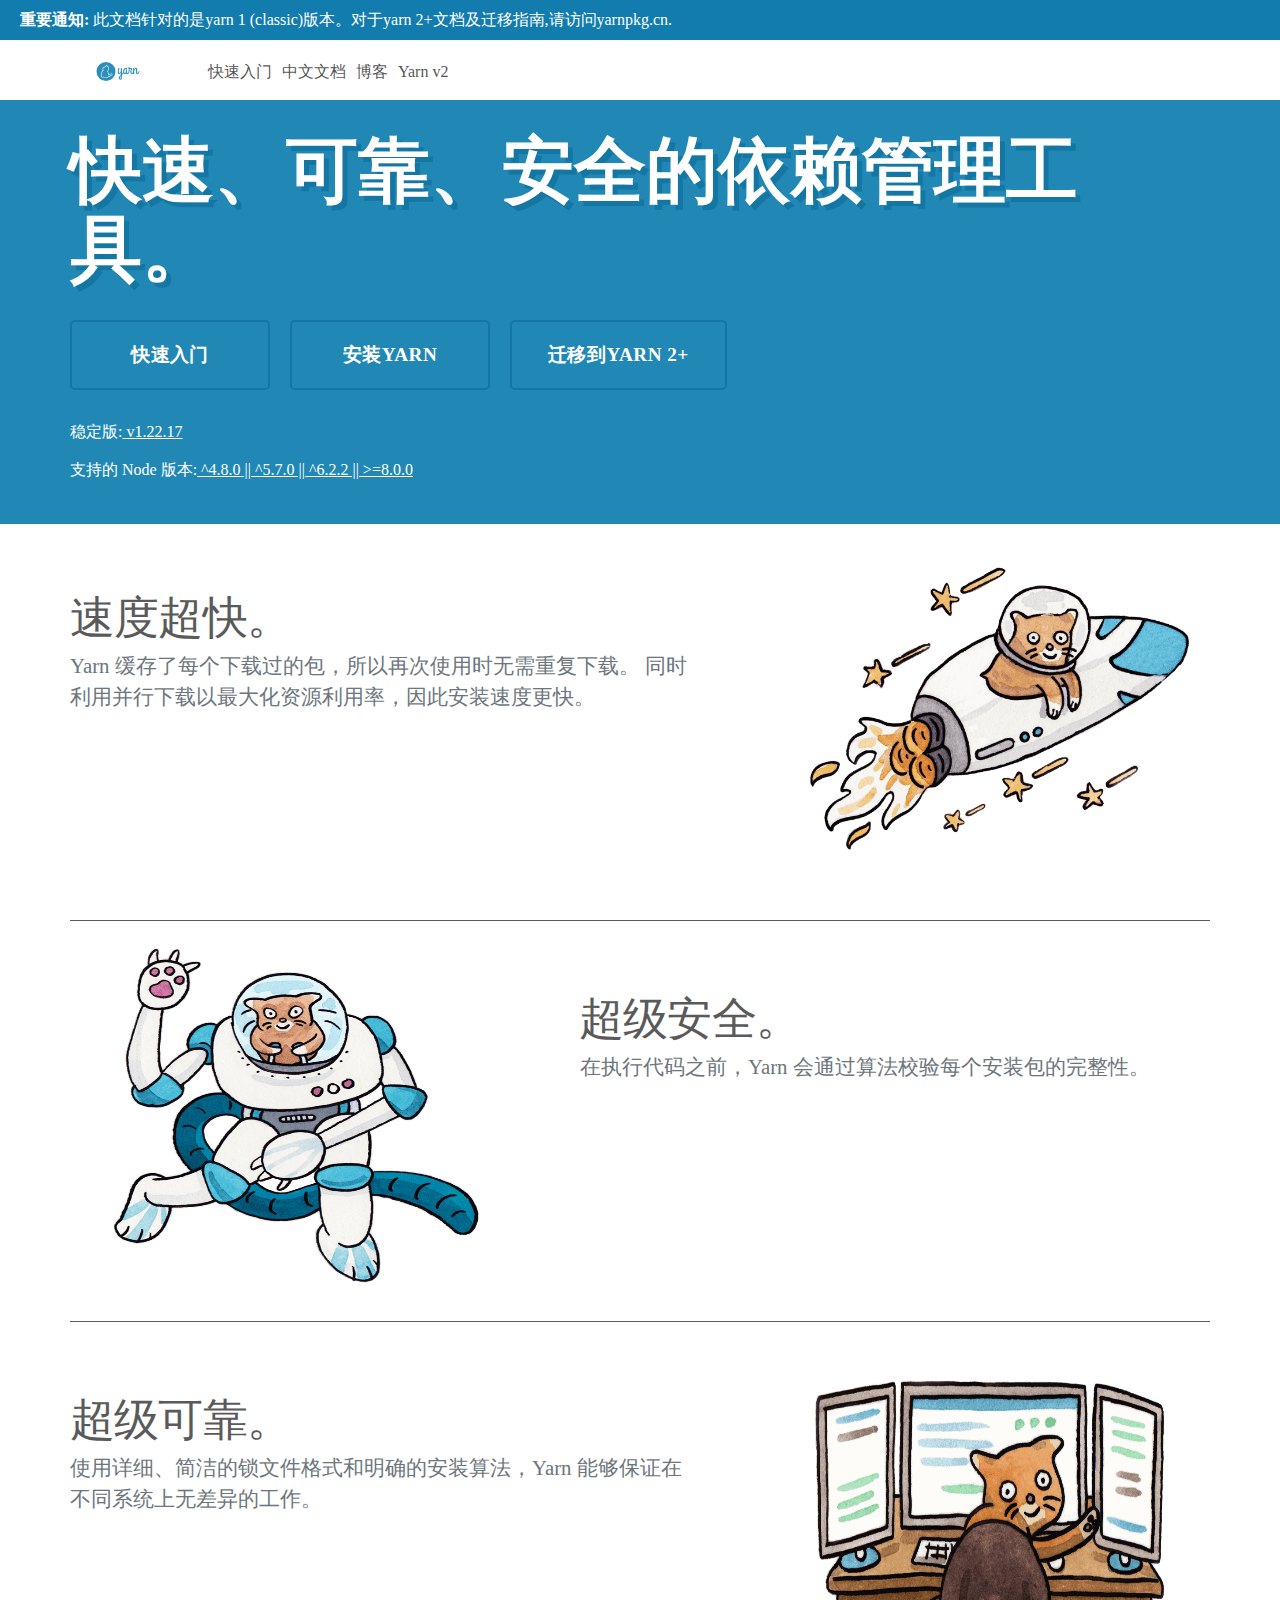
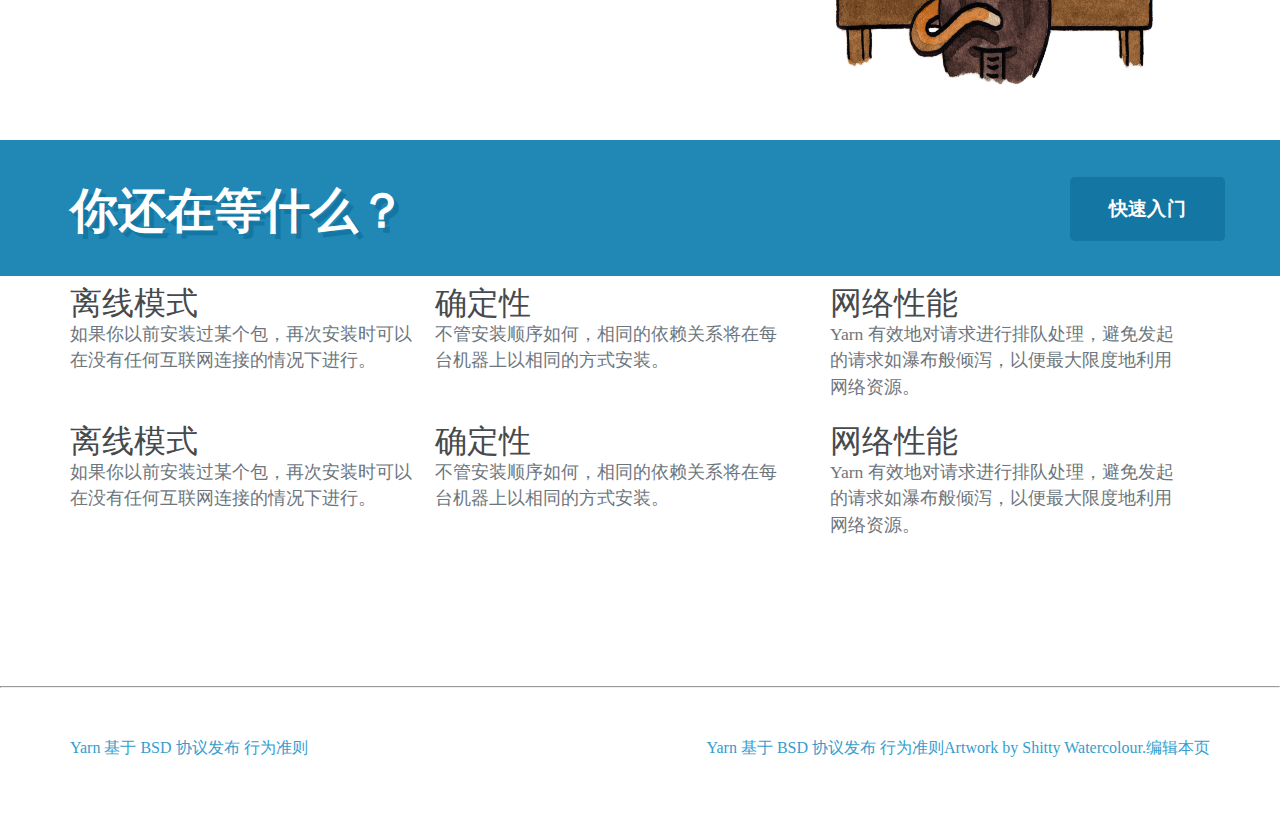
==== index.html @ f5a07a43 "提交1" ====
<!DOCTYPE html>
<html lang="en">
<head>
    <meta charset="UTF-8">
    <meta name="viewport" content="width=device-width, initial-scale=1.0">
    <title>Document</title>
    <link rel="stylesheet" href="./css/index.css">
</head>
<body>
    <div class="top">
        <div class="top-noe">
            <a href="https://yarn.bootcss.com/">
               <span>重要通知:</span> 此文档针对的是yarn 1 (classic)版本。对于yarn 2+文档及迁移指南,请访问yarnpkg.cn.
            </a>
        </div>
        <div class="top-two">
            <a href="3"> <img src="./img/yarn.svg" alt=""></a>
         <div class="top-two-right">
            <ul>
                <li><a href="./a/a.html"></a>快速入门</li>
                <li>中文文档</li>
                <li>博客</li>
                <li>Yarn v2</li>
            </ul>
        </div>
          <div>
           
          </div>
        </div>
        <div class="top-three">
            <div class="top-three-noe">
            <h2>快速、可靠、安全的依赖管理工具。</h2>
            <div class="top-three-btn">快速入门</div>
            <div class="top-three-btn2">安装YARN</div>
            <div class="top-three-btn3">迁移到YARN 2+</div>
            <div class="top-three-btn4">
                <input type="button" value="Star 星">
            </div>
        <div class="top-three-two">稳定版:<a href="#"> v1.22.17</a></div>
        <div class="top-three-three">支持的 Node 版本:<a href="#"> ^4.8.0 || ^5.7.0 || ^6.2.2 || >=8.0.0</a></div>
    </div>
    </div>
    </div>
    <div class="content">
        <div class="content-one">
            <div class="content-text">
            <h2>速度超快。</h2>
            <p>
                Yarn 缓存了每个下载过的包，所以再次使用时无需重复下载。 同时利用并行下载以最大化资源利用率，因此安装速度更快。
            </p></div>
            <img src="./img/feature-speed.png" alt="">
        </div>
        <div class="content-two">
            <h2>超级安全。</h2>
            <p>
                在执行代码之前，Yarn 会通过算法校验每个安装包的完整性。
            </p>
            <img src="./img/feature-secure.png" alt="">
        </div>
        <div class="content-three">
            <h2>超级可靠。</h2>
            <p>
                使用详细、简洁的锁文件格式和明确的安装算法，Yarn 能够保证在不同系统上无差异的工作。
            </p>
            <img src="./img/feature-reliable.png" alt="">
        </div>
    </div>
    <div class="footer">
        <div class="footer-bg">
        <div class="footer-one">
            <h2>你还在等什么？</h2>
        </div>
        <div class="footer-two">
            <input type="button" value="快速入门">
        </div>
    </div>
    </div>
    <div class="footer-two">
        <div class="footer-two-one">
            <div class="footer-two1;">
                <h2>离线模式</h2>
                <p>如果你以前安装过某个包，再次安装时可以在没有任何互联网连接的情况下进行。</p>
            </div>
            <div class="footer-two2">
                <h2>确定性</h2>
                <p>不管安装顺序如何，相同的依赖关系将在每台机器上以相同的方式安装。</p>
            </div>
            <div class="footer-two3">
                <h2>网络性能</h2>
                <p>Yarn 有效地对请求进行排队处理，避免发起的请求如瀑布般倾泻，以便最大限度地利用网络资源。</p>
            </div>
        </div>
        <div class="footer-two-two">
            <div class="footer-two1;">
                <h2>离线模式</h2>
                <p>如果你以前安装过某个包，再次安装时可以在没有任何互联网连接的情况下进行。</p>
            </div>
            <div class="footer-two2">
                <h2>确定性</h2>
                <p>不管安装顺序如何，相同的依赖关系将在每台机器上以相同的方式安装。</p>
            </div>
            <div class="footer-two3">
                <h2>网络性能</h2>
                <p>Yarn 有效地对请求进行排队处理，避免发起的请求如瀑布般倾泻，以便最大限度地利用网络资源。</p>
            </div>
        </div>
    </div>
    <hr>
    <div class="footer-three">
        <div class="footer-three-one">
            <a href="#">
            Yarn 基于 BSD 协议发布 行为准则</a>
        </div>
        <div class="footer-three-two">
            <a href="#">
            Yarn 基于 BSD 协议发布 行为准则Artwork by Shitty Watercolour.编辑本页
            </a>
        </div>
    </div>
</body>
</html>
---- css/index.css ----
*{
    margin: 0;
    padding: 0;
}

a {
    text-decoration: none;
}

ul li{
    list-style: none;
}

.top {
    width: 100%;
    height: 40px; 
    background-color: #117cad;
}

.top-noe {
    width: 100%;
    height: 40px; 
    font-family:-apple-system;
    line-height:40px;
     margin-bottom: 10px;
}

.top-noe a {
    color: white;
    font-size: 16px;
    padding-left: 20px;
}

.top-noe a span {
    font-weight: bold;
}

.top .top-two {
    width: 1140px;
    margin: 0 auto;
    height: 40px;
    line-height: 40px;
    /* background-color: palegoldenrod; */
    position: relative;
}

.top-two a img {
    color: #117cad;
    line-height:24px;
    margin: 0px 32px -3.2px 0px;
    float: left;
    font-size: 30px;
}

.top-two .top-two-right  ul li{
    float: left;
    color:#000000b3;
    font-family:-apple-system;
    line-height:24px;
    padding-left: 10px;
    box-sizing: border-box;
    text-align:left;
    position: relative;
    top: 10px;
}

.top-three {
    width: 100%;
    height: 360px;
    background-color:#2188b6;
    background-size:25px;
    color:#fff;
    line-height:24px;
    margin: 0px 0px 48px;
    padding:32px 0px;
    margin-top: 10px;
}

.top-three .top-three-noe {
    width: 1140px;
    margin: 0 auto;
    height: 360px;
}

.top-three h2 {
    margin: 0 auto;
    color:#fff;
    font-family:-apple-system;
    font-size:72px;
    font-weight:700;
    line-height:79.2px;
    text-shadow:#1476a2 5px 5px 0px;
    text-transform:uppercas;
}

.top-three  .top-three-btn,
.top-three  .top-three-btn2 {
    width:100px;
    height: 30px;
    margin: 30px auto;
    border-color:#1476a2;
    border-radius:4.8px;
    border-style:solid;
    border-width:2px;
    color:#fff;
    display:inline-block;
    font-family:-apple-system;
    font-size:19.2px;
    font-weight:700;
    letter-spacing:0.48px;
    line-height:30px;
    padding: 18px 48px;
    text-align:center;
    text-transform:uppercase;
    /* box-sizing: border-box; */
}

.top-three  .top-three-btn:hover,
.top-three  .top-three-btn2:hover,
.top-three  .top-three-btn3:hover {
    background-color: white;
    color: #1476a2;
}

.top-three .top-three-btn2 {
    margin:0px 0px 0px 16px;
}

.top-three .top-three-btn3 {
    height: 30px;
    border-color:#1476a2;
    border-radius:4.8px;
    border-style:solid;
    border-width:2px;
    color:#fff;
    display:inline-block;
    font-family:-apple-system;
    font-size:19.2px;
    font-weight:700;
    letter-spacing:0.48px;
    line-height:30px;
    margin:0px 0px 0px 16px;
    padding:18px 36px;
    text-align:center;
    text-transform:uppercase;
}

.top-three  .top-three-btn4 {
    width: 100px;
    height: 30px;
    margin: 30px auto;
    color: white;
    display: inline;
    line-height: 24px;
    margin-left: 20px;
}

.top-three .top-three-two {
    width: 1110px;
    height: 38px;
    margin: 0 auto;
    color: white;
    line-height: 24px;
   position: relative;
   left: -15px;
}

.top-three .top-three-two a,
.top-three .top-three-three a {
    text-decoration: underline; 
    color: white;
}

.content {
    width: 100%;
    margin: 0 auto;
    height: 1200px;
    margin-top: 500px;
    
}

.content-one {
    width: 1140px;
    margin: 0 auto;
    height: 380px;
    position: relative;
    border-bottom: 1px solid #5a5a5a;
   
}

.content-one h2 {
    color:#5a5a5a;
    font-family:-apple-system;
    font-size:44.8px;
    font-weight:300;
    letter-spacing:-0.8px;
    line-height:44.8px;
    margin:56px 0px 16px;
    position: absolute;

}

.content-one  .content-text p {
    width: 630px;
    color:#6d767d;
    font-family:-apple-system;
    font-size:20.8px;
    font-weight:300;
    line-height:31.2px;
    margin:10px 0px 16px;
    position: absolute;
    top: 100px;
}

.content-one img {
    width: 433px;
    height: 346px;
    float: right;
}

.content .content-two {
    width: 1140px;
    margin: 0 auto;
    height: 380px;
    position: relative;
    border-bottom: 1px solid #5a5a5a;
    margin-top: 20px;
}

.content-two h2 {
    color:#5a5a5a;
    font-family:-apple-system;
    font-size:44.8px;
    font-weight:300;
    letter-spacing:-0.8px;
    line-height:44.8px;
    margin:56px 0px 16px;
    position: absolute;
    right: 410px;
}

.content-two   p {
    width: 630px;
    color:#6d767d;
    font-family:-apple-system;
    font-size:20.8px;
    font-weight:300;
    line-height:31.2px;
    margin:10px 0px 16px;
    position: absolute;
    top: 100px;
    right: 0;
}
.content-two img {
    width: 433px;
    height: 346px;
    float: left;
}

.content .content-three {
    width: 1140px;
    margin: 0 auto;
    height: 380px;
    position: relative;
    margin-top: 20px;
}

.content-three h2 {
    color:#5a5a5a;
    font-family:-apple-system;
    font-size:44.8px;
    font-weight:300;
    letter-spacing:-0.8px;
    line-height:44.8px;
    margin:56px 0px 16px;
    position: absolute;
}

.content-three   p {
    width: 630px;
    color:#6d767d;
    font-family:-apple-system;
    font-size:20.8px;
    font-weight:300;
    line-height:31.2px;
    margin:10px 0px 16px;
    position: absolute;
    top: 100px;
}

.content-three img {
    width: 433px;
    height: 346px;
    float: right;
}

.footer {
    width: 100%;
    height: 136px;
    background-color: #2188b6;
    position: relative;
}

.footer .footer-bg {
    width: 1140px;
    margin: 0 auto;
    height: 136px;
}

.footer-one  h2{
    width: 336px;
    height: 72px;
    color:#fff;
    font-family:-apple-system;
    font-size:48px;
    font-weight:800;
    line-height:72px;
    text-align:center;
    text-shadow:#1476a2 5px 5px 0px;
    text-transform:uppercase;
    position: relative;
    top: 35px;
}

input{
    width: 155px;
    height: 64px;
    background-color:#1476a2;
    border: 1px solid #1476a2;
    border-radius:4.8px;
    border-style:solid;
    border-width:2px;
    color:#fff;
    font-family:-apple-system;
    font-size:19.2px;
    font-weight:700;
    letter-spacing:0.48px;
    line-height:24px;
    padding:18px 36px;
    text-align:center;
    text-transform:uppercase;
     position: relative;
     left: 1000px;
     top: -35px;
    }

    .footer input:hover{
        background-color: white;
        color: #1476a2;
    }

    .footer-two {
        width: 100%;
        height: 500px;
        margin: 0 auto;
        height: 400px;
    }

    .footer-two .footer-two-one {
         width: 1140px;
         margin: 0 auto;
         display: flex;
         justify-content: space-between;
         margin-top: 10px;
        
    }
    
    .footer-two .footer-two1,
    .footer-two2,
    .footer-two3{
        width: 380px;
        height: 128px;
        color:
    #5a5a5a;
    line-height:
    24px;
    /* margin:
    0px 0px 48px;
    padding:
    0px 15px; */
   
    }

    .footer-two-one  h2,
    .footer-two-two  h2{
        width: 350px;
        height: 35px;
        color:#464a4c;
        font-family:
        -apple-system;
        font-size:
        32px;
        font-weight:
        300;
        line-height:
        35.2px;
        /* margin:
        0px 0px 8px; */
    }

    .footer-two-one  p ,
    .footer-two-two  p{
        width: 350px;
        height: 53px;
        color:
        #6d767d;
        font-family:
        -apple-system;
        font-size:
        17.6px;
        font-weight:
        300;
        line-height:
        26.4px;
        /* margin:
        0px 0px 16px; */
    }


  .footer-two .footer-two-two {
         width: 1140px;
         margin: 0 auto;
         display: flex;
         justify-content: space-between;
         margin-top: 10px;
    }
    
    .footer-three {
        width: 1140px;
        margin: 0 auto;
        height: 80px;
        display: flex;
        justify-content: space-between;
        margin-top: 50px;
    }

    .footer-three a {
        color: #359dce;
    }

    .footer-three a:hover {
        color:black;
        text-decoration: underline;
    }
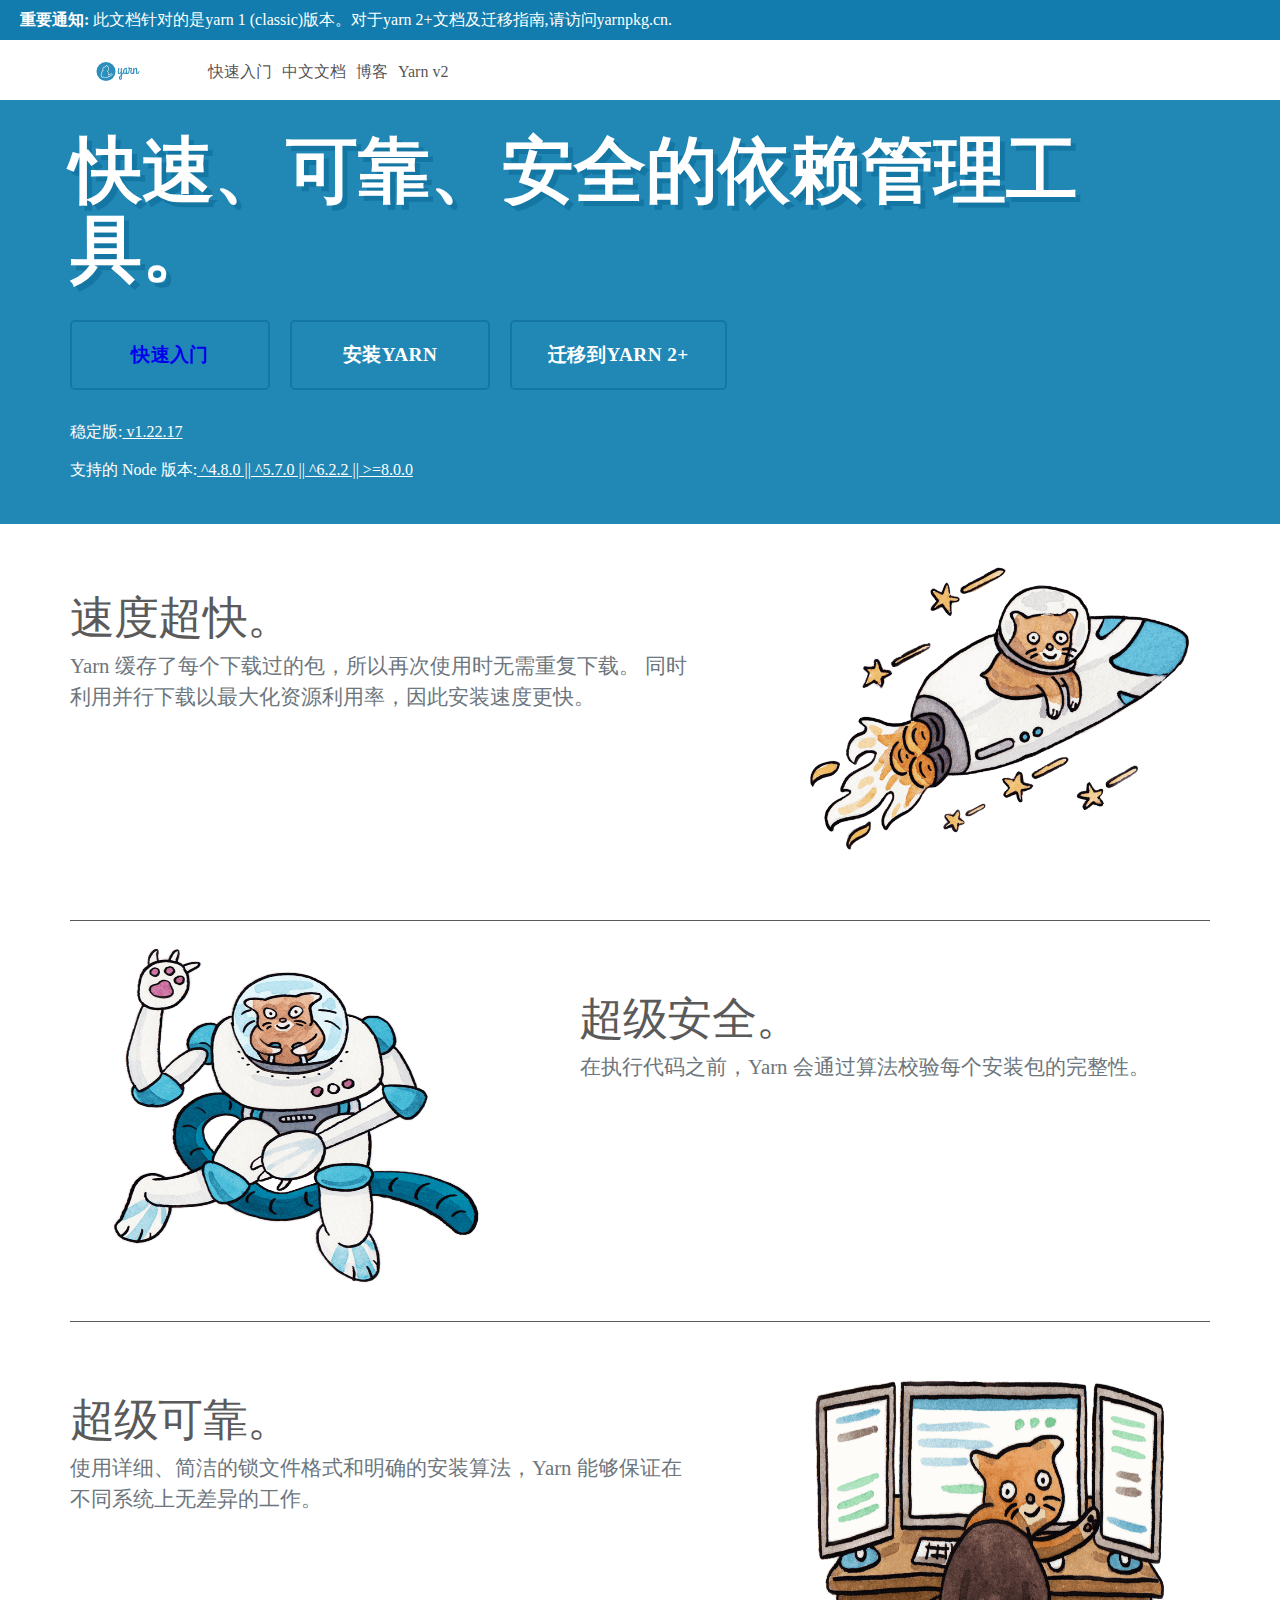
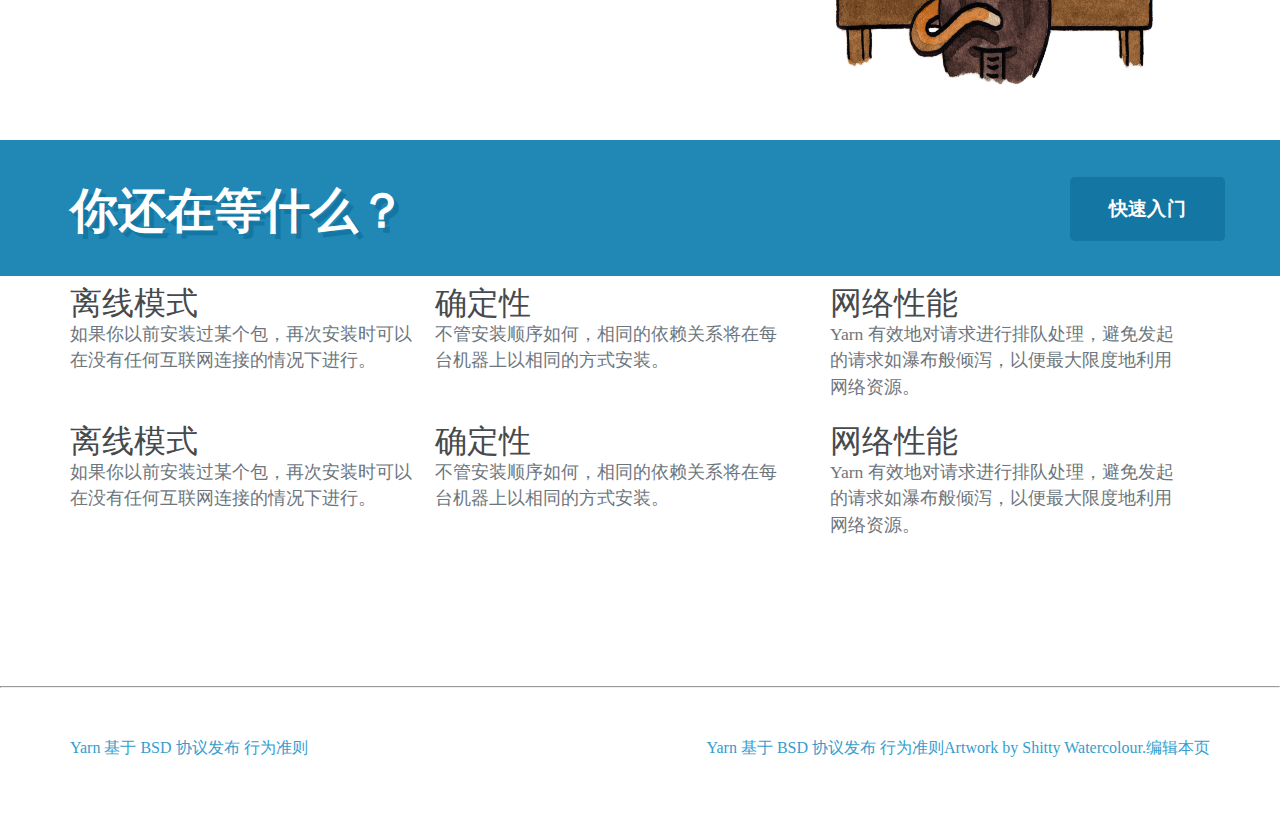
==== commit f0fe8664: "提交1" ====
--- a/index.html
+++ b/index.html
@@ -17,7 +17,7 @@
             <a href="3"> <img src="./img/yarn.svg" alt=""></a>
          <div class="top-two-right">
             <ul>
-                <li><a href="./a/a.html"></a>快速入门</li>
+                <li>快速入门</li>
                 <li>中文文档</li>
                 <li>博客</li>
                 <li>Yarn v2</li>
@@ -30,7 +30,11 @@
         <div class="top-three">
             <div class="top-three-noe">
             <h2>快速、可靠、安全的依赖管理工具。</h2>
-            <div class="top-three-btn">快速入门</div>
+            <div class="top-three-btn">
+                <a href="./a/a.html">
+                    快速入门
+                </a>
+                </div>
             <div class="top-three-btn2">安装YARN</div>
             <div class="top-three-btn3">迁移到YARN 2+</div>
             <div class="top-three-btn4">
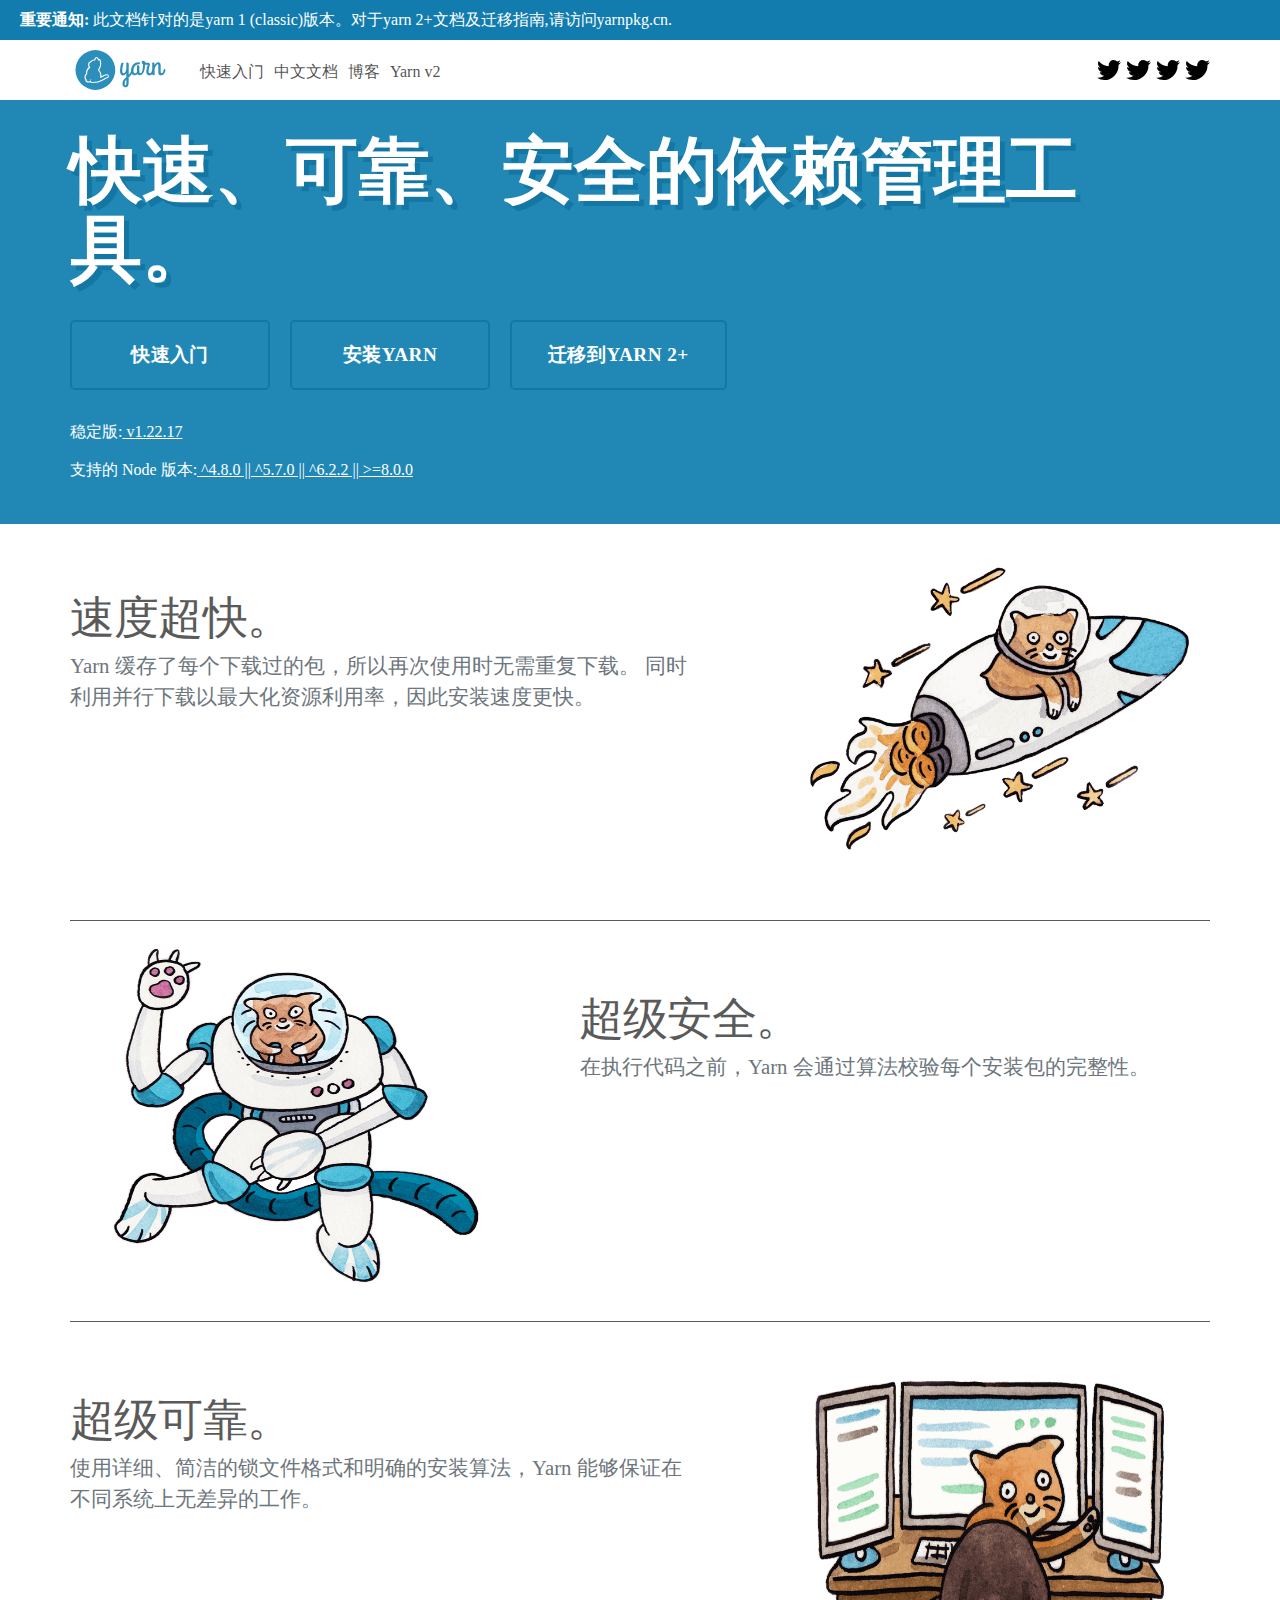
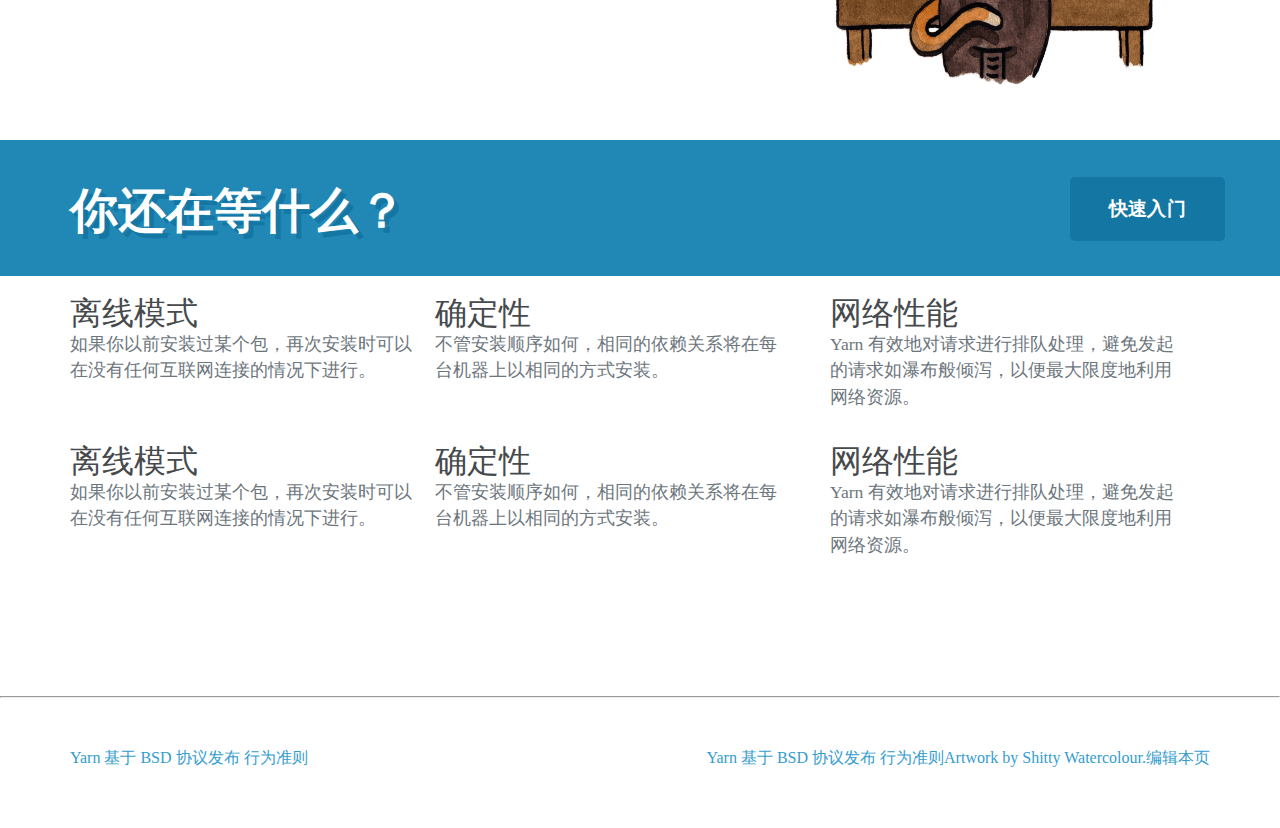
==== commit d93aa0f1: "提交" ====
--- a/index.html
+++ b/index.html
@@ -23,6 +23,12 @@
                 <li>Yarn v2</li>
             </ul>
         </div>
+        <div class="top-two-svg">
+            <img src="./img/niao.svg" alt="">
+            <img src="./img/niao.svg" alt="" >
+            <img src="./img/niao.svg" alt="">
+            <img src="./img/niao.svg" alt="">
+        </div>
           <div>
            
           </div>
@@ -35,8 +41,11 @@
                     快速入门
                 </a>
                 </div>
-            <div class="top-three-btn2">安装YARN</div>
-            <div class="top-three-btn3">迁移到YARN 2+</div>
+            <div class="top-three-btn2">
+                <a href="#">安装YARN</a>
+                </div>
+            <div class="top-three-btn3">
+                <a href="#">迁移到YARN 2+</a></div>
             <div class="top-three-btn4">
                 <input type="button" value="Star 星">
             </div>
--- a/css/index.css
+++ b/css/index.css
@@ -45,11 +45,14 @@
 }
 
 .top-two a img {
+    height: 90px;
     color: #117cad;
     line-height:24px;
-    margin: 0px 32px -3.2px 0px;
     float: left;
     font-size: 30px;
+    position: absolute;
+    top:-25px;
+    left: -50px;
 }
 
 .top-two .top-two-right  ul li{
@@ -62,6 +65,14 @@
     text-align:left;
     position: relative;
     top: 10px;
+    left: 120px;
+}
+
+.top-two .top-two-svg img {
+    float: right;
+    height: 20px;
+    margin-top: 10px;
+    margin-left: 5px;
 }
 
 .top-three {
@@ -113,6 +124,18 @@
     text-align:center;
     text-transform:uppercase;
     /* box-sizing: border-box; */
+}
+
+.top-three .top-three-btn a,
+.top-three .top-three-btn2 a ,
+.top-three .top-three-btn3 a {
+    color: white;
+}
+
+.top-three .top-three-btn:hover a ,
+.top-three .top-three-btn2:hover a,
+.top-three .top-three-btn3:hover a{
+    color: #1476a2;
 }
 
 .top-three  .top-three-btn:hover,
@@ -361,7 +384,7 @@
          margin: 0 auto;
          display: flex;
          justify-content: space-between;
-         margin-top: 10px;
+         margin-top: 20px;
         
     }
     
@@ -386,16 +409,10 @@
         width: 350px;
         height: 35px;
         color:#464a4c;
-        font-family:
-        -apple-system;
-        font-size:
-        32px;
-        font-weight:
-        300;
-        line-height:
-        35.2px;
-        /* margin:
-        0px 0px 8px; */
+        font-family:-apple-system; 
+        font-size: 32px;
+        font-weight: 300;
+        line-height: 35.2px;
     }
 
     .footer-two-one  p ,
@@ -422,7 +439,7 @@
          margin: 0 auto;
          display: flex;
          justify-content: space-between;
-         margin-top: 10px;
+         margin-top: 20px;
     }
     
     .footer-three {
